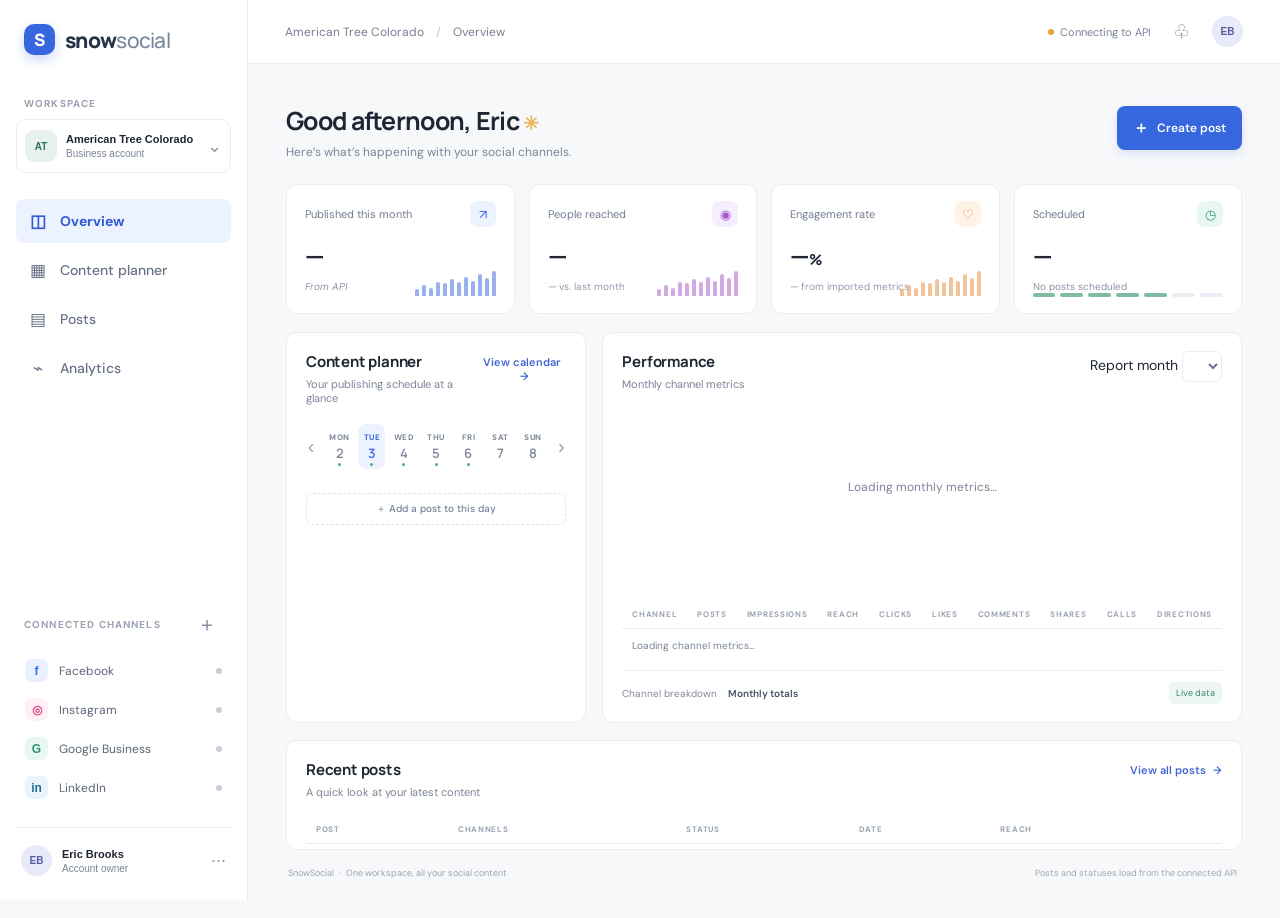
==== index.html @ 61d50032 "Group the report month control" ====
<!doctype html>
<html lang="en">
<head>
  <meta charset="utf-8">
  <meta name="viewport" content="width=device-width, initial-scale=1">
  <meta name="theme-color" content="#f7f8fa">
  <meta name="snowsocial-api-base" content="">
  <title>SnowSocial — Content Planner</title>
  <link rel="stylesheet" href="styles.css">
</head>
<body>
  <aside class="sidebar" aria-label="Main navigation">
    <a class="brand" href="#overview"><span class="brand-mark">S</span><span>snow<span class="brand-light">social</span></span></a>
    <div class="workspace-label">WORKSPACE</div>
    <button class="workspace"><span class="tree-avatar">AT</span><span class="workspace-copy"><b>American Tree Colorado</b><small>Business account</small></span><span class="chevron">⌄</span></button>
    <nav>
      <a class="nav-item active" href="#overview"><span>◫</span> Overview</a>
      <a class="nav-item" href="#planner"><span>▦</span> Content planner</a>
      <a class="nav-item" href="#posts"><span>▤</span> Posts</a>
      <a class="nav-item" href="#analytics"><span>⌁</span> Analytics</a>
    </nav>
    <div class="sidebar-bottom">
      <div class="channels-title">CONNECTED CHANNELS <button id="connectChannel" aria-label="Connect Facebook and Instagram">＋</button></div>
      <div class="channel-row" data-channel="facebook"><i class="channel-icon fb">f</i><span>Facebook</span><b class="connected-dot is-disconnected"></b></div>
      <div class="channel-row" data-channel="instagram"><i class="channel-icon ig">◎</i><span>Instagram</span><b class="connected-dot is-disconnected"></b></div>
      <div class="channel-row" data-channel="google_business"><i class="channel-icon gbp">G</i><span>Google Business</span><b class="connected-dot is-disconnected"></b></div>
      <div class="channel-row" data-channel="linkedin"><i class="channel-icon in">in</i><span>LinkedIn</span><b class="connected-dot is-disconnected"></b></div>
      <button class="profile"><span class="profile-avatar">EB</span><span><b>Eric Brooks</b><small>Account owner</small></span><span class="chevron">···</span></button>
    </div>
  </aside>

  <main class="main" id="overview">
    <header class="topbar"><div class="mobile-brand"><span class="brand-mark">S</span> snow<span class="brand-light">social</span></div><div class="breadcrumb">American Tree Colorado <span>/</span> Overview</div><div class="top-actions"><span class="connection-state"><i></i> Connecting to API</span><button class="icon-button" aria-label="Notifications">♧</button><button class="avatar-small">EB</button></div></header>
    <div class="page-wrap">
      <section class="welcome"><div><p class="eyebrow" id="todayLabel"></p><h1>Good afternoon, Eric <span>✳</span></h1><p class="muted">Here’s what’s happening with your social channels.</p></div><button class="primary-button" id="newPost"><span>＋</span> Create post</button></section>

      <section class="stats-grid" aria-label="This month's performance">
        <article class="stat-card"><div class="stat-top"><span>Published this month</span><span class="stat-icon blue">↗</span></div><strong id="publishedMetric">—</strong><small><em class="neutral">From API</em></small><div class="mini-bars bars-blue"><i></i><i></i><i></i><i></i><i></i><i></i><i></i><i></i><i></i><i></i><i></i><i></i></div></article>
        <article class="stat-card"><div class="stat-top"><span>People reached</span><span class="stat-icon purple">◉</span></div><strong id="reachMetric">—</strong><small><em class="neutral" id="reachChange">—</em> vs. last month</small><div class="mini-bars bars-purple"><i></i><i></i><i></i><i></i><i></i><i></i><i></i><i></i><i></i><i></i><i></i><i></i></div></article>
        <article class="stat-card"><div class="stat-top"><span>Engagement rate</span><span class="stat-icon orange">♡</span></div><strong><span id="engagementMetric">—</span><span class="percent">%</span></strong><small><em class="neutral" id="engagementChange">—</em> from imported metrics</small><div class="mini-bars bars-orange"><i></i><i></i><i></i><i></i><i></i><i></i><i></i><i></i><i></i><i></i><i></i><i></i></div></article>
        <article class="stat-card"><div class="stat-top"><span>Scheduled</span><span class="stat-icon green">◷</span></div><strong id="scheduledMetric">—</strong><small><span class="neutral" id="nextScheduled">No posts scheduled</span></small><div class="scheduled-progress"><span></span><span></span><span></span><span></span><span></span><span></span><span></span></div></article>
      </section>

      <section class="content-grid">
        <article class="panel planner-panel" id="planner"><div class="panel-heading"><div><h2>Content planner</h2><p class="muted">Your publishing schedule at a glance</p></div><button class="text-button" id="viewCalendar">View calendar <span>→</span></button></div>
          <div class="week-strip"><button aria-label="Previous week">‹</button><div class="day"><small>MON</small><b>2</b><i></i></div><div class="day selected"><small>TUE</small><b>3</b><i></i></div><div class="day"><small>WED</small><b>4</b><i></i></div><div class="day"><small>THU</small><b>5</b><i></i></div><div class="day"><small>FRI</small><b>6</b><i></i></div><div class="day"><small>SAT</small><b>7</b></div><div class="day"><small>SUN</small><b>8</b></div><button aria-label="Next week">›</button></div>
          <div id="agendaItems" aria-live="polite"></div>
          <button class="add-slot" id="addToCalendar">＋ Add a post to this day</button>
        </article>

        <article class="panel performance-panel" id="analytics">
          <div class="panel-heading">
            <div><h2>Performance</h2><p class="muted" id="analyticsEmpty">Monthly channel metrics</p></div>
            <div class="month-picker"><label class="month-picker-label" for="analyticsMonth">Report month</label>
              <select class="select-button" id="analyticsMonth" aria-label="Select report month"></select>
            </div>
          </div>
          <div class="chart-empty" id="chartEmpty" aria-live="polite">Loading monthly metrics…</div>
          <div class="table-wrap channel-metrics-wrap">
            <table class="channel-metrics-table">
              <thead><tr><th>CHANNEL</th><th>POSTS</th><th>IMPRESSIONS</th><th>REACH</th><th>CLICKS</th><th>LIKES</th><th>COMMENTS</th><th>SHARES</th><th>CALLS</th><th>DIRECTIONS</th></tr></thead>
              <tbody id="channelMetricsBody"><tr><td colspan="10" class="empty-row">Loading channel metrics…</td></tr></tbody>
            </table>
          </div>
          <div class="panel-footer"><span>Channel breakdown</span><b id="reportMonthLabel">Monthly totals</b><span class="reach-badge">Live data</span></div>
        </article>
      </section>

      <section class="panel recent-panel" id="posts"><div class="panel-heading"><div><h2>Recent posts</h2><p class="muted">A quick look at your latest content</p></div><button class="text-button" id="viewAllPosts">View all posts <span>→</span></button></div><div class="table-wrap"><table><thead><tr><th>POST</th><th>CHANNELS</th><th>STATUS</th><th>DATE</th><th>REACH</th><th></th></tr></thead><tbody id="postsTable"></tbody></table></div></section>
      <footer>SnowSocial <span>·</span> One workspace, all your social content <span class="demo-note">Posts and statuses load from the connected API</span></footer>
    </div>
  </main>

  <dialog id="composer"><form method="dialog" id="postForm"><div class="modal-head"><div><p class="eyebrow">CONTENT PLANNER</p><h2>Create a post</h2></div><button class="close-button" value="cancel" aria-label="Close">×</button></div><label for="caption">Post caption</label><textarea id="caption" required maxlength="5000" placeholder="What would you like to share with your community?"></textarea><div class="char-count"><span id="charCount">0</span>/5,000</div><label for="mediaUrl">Image URL (Instagram / Google Business)</label><input id="mediaUrl" class="media-url-input" type="url" maxlength="2048" placeholder="https://your-public-site.com/image.jpg" autocomplete="url"><p class="muted media-url-help">Required for Instagram. Google Business Profile can include an optional public HTTPS image URL.</p><label>Publish to</label><div class="channel-checks"><label><input type="checkbox" value="Facebook" checked> Facebook</label><label><input type="checkbox" value="Instagram" checked> Instagram</label><label><input type="checkbox" value="Google Business"> Google Business</label><label><input type="checkbox" value="LinkedIn"> LinkedIn</label></div><div class="schedule-fields"><div><label for="publishDate">Date</label><input id="publishDate" type="date" required></div><div><label for="publishTime">Time</label><input id="publishTime" type="time" value="09:00" required></div></div><div class="modal-note">Drafts and schedules are saved to the API. Instagram supports single-image posts from a public URL; Facebook and LinkedIn publishing are text-only.</div><div class="modal-actions"><button type="button" class="secondary-button" id="saveDraft">Save draft</button><button type="submit" class="primary-button">Schedule post</button></div></form></dialog>
  <div class="toast" id="toast" role="status"></div>
  <script src="app.js"></script>
</body>
</html>
---- styles.css ----
@import url('https://fonts.googleapis.com/css2?family=DM+Sans:wght@400;500;600;700&family=Manrope:wght@400;500;600;700;800&display=swap');
:root{--ink:#1e2533;--muted:#7a8496;--line:#e9edf2;--surface:#fff;--bg:#f7f8fa;--blue:#3767df;--green:#2b9a75;--sidebar:248px}*{box-sizing:border-box}body{margin:0;background:var(--bg);color:var(--ink);font-family:'DM Sans',sans-serif;font-size:14px}.sidebar{width:var(--sidebar);position:fixed;inset:0 auto 0 0;background:#fff;border-right:1px solid var(--line);padding:24px 16px;display:flex;flex-direction:column;z-index:3}.brand{font:800 21px Manrope,sans-serif;color:#263348;text-decoration:none;display:flex;align-items:center;gap:10px;padding:0 8px 42px;letter-spacing:-.7px}.brand-light{font-weight:500;color:#79859a}.brand-mark{width:31px;height:31px;border-radius:10px;background:#3767df;color:#fff;display:inline-grid;place-items:center;font:800 17px Manrope;box-shadow:0 5px 12px #3767df40}.workspace-label,.channels-title{font-size:10px;letter-spacing:1.15px;font-weight:700;color:#99a2b1;padding:0 8px 9px}.workspace{border:1px solid var(--line);background:#fff;border-radius:10px;display:flex;align-items:center;width:100%;text-align:left;padding:10px 8px;gap:9px;color:var(--ink);cursor:pointer}.tree-avatar{width:32px;height:32px;border-radius:9px;background:#e7f2ed;color:#2c765b;display:grid;place-items:center;font-size:10px;font-weight:700}.workspace-copy,.profile span:nth-child(2){display:flex;flex-direction:column;gap:3px;flex:1;min-width:0}.workspace-copy b,.profile b{font-size:11px;white-space:nowrap}.workspace-copy small,.profile small{font-size:10px;color:var(--muted)}.chevron{color:#929baa;font-size:18px}nav{margin-top:26px;display:grid;gap:5px}.nav-item{display:flex;align-items:center;gap:13px;padding:11px 12px;border-radius:8px;text-decoration:none;color:#677286;font-weight:500}.nav-item>span{font-size:17px;width:19px;text-align:center}.nav-item.active{background:#edf2ff;color:#315bd0;font-weight:700}.sidebar-bottom{margin-top:auto}.channels-title{display:flex;align-items:center;justify-content:space-between;padding-bottom:12px}.channels-title button{border:0;background:none;font-size:20px;color:#778398;cursor:pointer}.channel-row{display:flex;align-items:center;gap:11px;padding:8px 9px;color:#5c6677;font-size:12px}.channel-icon{font-style:normal;display:inline-grid;place-items:center;width:23px;height:23px;border-radius:7px;font:700 12px Arial}.fb{background:#eaf0ff;color:#2872dc}.ig{background:#fff0f5;color:#d64d8c}.gbp{background:#eaf7f0;color:#29936e}.in{background:#eaf3fb;color:#286c9c}.connected-dot{margin-left:auto;width:6px;height:6px;border-radius:100%;background:#32b786}.profile{border:0;border-top:1px solid var(--line);background:#fff;margin-top:20px;padding:17px 5px 0;display:flex;align-items:center;gap:10px;text-align:left;width:100%;color:var(--ink)}.profile-avatar,.avatar-small{width:31px;height:31px;border-radius:50%;background:#e8eafa;color:#555c9f;display:grid;place-items:center;font-size:10px;font-weight:700}.main{margin-left:var(--sidebar)}.topbar{height:64px;background:#fff;border-bottom:1px solid var(--line);display:flex;align-items:center;padding:0 37px;justify-content:space-between}.breadcrumb{font-size:12px;color:#747f91}.breadcrumb span{padding:0 9px;color:#c1c7d0}.top-actions{display:flex;align-items:center;gap:16px}.connection-state{font-size:11px;color:#788397;display:flex;align-items:center;gap:6px}.connection-state i{width:6px;height:6px;background:#e6a340;border-radius:50%}.icon-button{border:0;background:none;color:#7d8797;font-size:19px}.avatar-small{border:0}.mobile-brand{display:none}.page-wrap{max-width:1400px;padding:31px 38px 22px;margin:0 auto}.welcome{display:flex;justify-content:space-between;align-items:center;margin-bottom:24px}.eyebrow{color:#8793a5;font-size:10px;letter-spacing:1.25px;font-weight:700;margin:0 0 8px}.welcome h1{font:700 25px Manrope,sans-serif;margin:0 0 6px;letter-spacing:-.7px}.welcome h1 span{font-size:19px;color:#eab758}.muted{color:var(--muted);font-size:12px;margin:0}.primary-button{border:0;background:var(--blue);color:#fff;padding:11px 16px;border-radius:8px;font:600 12px 'DM Sans';cursor:pointer;box-shadow:0 4px 10px #3767df25}.primary-button:hover{background:#2e59ca}.primary-button span{font-size:16px;margin-right:5px;vertical-align:-1px}.stats-grid{display:grid;grid-template-columns:repeat(4,minmax(0,1fr));gap:14px;margin-bottom:18px}.stat-card,.panel{background:#fff;border:1px solid var(--line);border-radius:11px}.stat-card{padding:16px 18px 13px;position:relative;overflow:hidden;min-height:130px}.stat-top{display:flex;justify-content:space-between;align-items:center;color:#717d90;font-size:11px}.stat-icon{width:26px;height:26px;display:grid;place-items:center;border-radius:8px;font-size:13px}.blue{background:#edf2ff;color:#3767df}.purple{background:#f6edff;color:#a156cc}.orange{background:#fff3e8;color:#df8a3c}.green{background:#e9f7f1;color:#309a73}.stat-card>strong{display:block;font:700 25px Manrope,sans-serif;margin:11px 0 3px;letter-spacing:-.6px}.percent{font-size:15px}.stat-card>small{font-size:10px;color:#929bac}.positive{font-style:normal;color:#2d9d75;font-weight:700;margin-right:3px}.neutral{color:#8993a4}.mini-bars{position:absolute;right:18px;bottom:17px;display:flex;align-items:end;gap:3px;height:25px;opacity:.7}.mini-bars i{width:4px;border-radius:3px 3px 0 0;background:currentColor}.mini-bars i:nth-child(1){height:28%}.mini-bars i:nth-child(2){height:43%}.mini-bars i:nth-child(3){height:33%}.mini-bars i:nth-child(4){height:58%}.mini-bars i:nth-child(5){height:51%}.mini-bars i:nth-child(6){height:69%}.mini-bars i:nth-child(7){height:55%}.mini-bars i:nth-child(8){height:77%}.mini-bars i:nth-child(9){height:62%}.mini-bars i:nth-child(10){height:89%}.mini-bars i:nth-child(11){height:73%}.mini-bars i:nth-child(12){height:100%}.bars-blue{color:#6e91e6}.bars-purple{color:#bf85d3}.bars-orange{color:#edaa6d}.scheduled-progress{position:absolute;left:18px;right:18px;bottom:16px;display:flex;gap:5px}.scheduled-progress span{height:4px;border-radius:4px;background:#e9edf4;flex:1}.scheduled-progress span:nth-child(-n+5){background:#7fbba3}.content-grid{display:grid;grid-template-columns:1.07fr .93fr;gap:16px;margin-bottom:17px}.panel{padding:18px 19px}.panel-heading{display:flex;justify-content:space-between;align-items:flex-start}.panel h2{font:700 15px Manrope;margin:0 0 5px;letter-spacing:-.2px}.panel-heading .muted{font-size:11px}.text-button{border:0;background:none;color:#4168d1;font:600 11px 'DM Sans';padding:4px 0;cursor:pointer}.text-button span{padding-left:4px}.week-strip{display:grid;grid-template-columns:20px repeat(7,1fr) 20px;align-items:center;gap:5px;margin:19px -5px 13px}.week-strip>button{border:0;background:none;color:#9ba4b1;font-size:20px;cursor:pointer}.day{height:45px;display:flex;align-items:center;justify-content:center;flex-direction:column;gap:2px;border-radius:8px;position:relative;color:#7c8797}.day small{font-size:8px;font-weight:700;letter-spacing:.5px}.day b{font:600 13px Manrope}.day.selected{background:#edf2ff;color:#3767df}.day i{width:3px;height:3px;border-radius:50%;background:#55a789;position:absolute;bottom:3px}.agenda-label{border-top:1px solid var(--line);padding:12px 0 7px;font-size:9px;letter-spacing:.7px;color:#7d8899;font-weight:700}.agenda-label span{float:right;font-weight:500;letter-spacing:0}.agenda-item{display:flex;align-items:center;gap:9px;padding:9px 0;border-bottom:1px solid #f1f2f5}.agenda-item time{width:54px;color:#8c96a6;font-size:9px;white-space:nowrap}.post-thumb{width:33px;height:33px;flex:0 0 auto;border-radius:7px;display:grid;place-items:center;font-size:16px;background:linear-gradient(145deg,#d9eadf,#f1e4cf)}.thumb-2{background:linear-gradient(145deg,#f5d2a6,#e7905b)}.thumb-3{background:linear-gradient(145deg,#d8ecd8,#aecfaf)}.post-copy{min-width:0;flex:1;display:flex;flex-direction:column;gap:5px}.post-copy b{font-size:10px;white-space:nowrap;overflow:hidden;text-overflow:ellipsis}.post-copy small{font-size:9px;color:#8a95a5;display:flex;align-items:center;gap:4px}.tiny{width:16px;height:16px;border-radius:5px;font-size:9px;vertical-align:middle;margin-right:2px}.status-pill{font-size:9px;border-radius:20px;padding:5px 8px;white-space:nowrap}.scheduled{background:#eef3ff;color:#4e70cd}.published{background:#ebf7f1;color:#368f70}.more-button{border:0;background:none;color:#9ca5b2;font-size:15px;letter-spacing:1px;cursor:pointer}.add-slot{width:100%;border:1px dashed #dce2ea;background:none;border-radius:7px;padding:8px;color:#738198;font:500 10px 'DM Sans';margin-top:11px;cursor:pointer}.add-slot:hover{border-color:#8da6eb;color:#4168d1}.performance-panel{min-height:338px}.select-button{background:#fff;border:1px solid var(--line);border-radius:6px;padding:7px 9px;color:#697588;font:500 10px 'DM Sans'}.chart-legend{display:flex;gap:15px;margin:18px 0 5px 29px;color:#7f8998;font-size:9px}.chart-legend span{display:flex;align-items:center;gap:5px}.chart-legend i{width:7px;height:7px;border-radius:50%}.legend-facebook{background:#3767df}.legend-instagram{background:#b65cc9}.legend-google{background:#36a883}.chart-area{height:193px;display:flex;gap:8px}.y-labels{display:flex;flex-direction:column;justify-content:space-between;padding:9px 0 28px;color:#a0a8b4;font-size:9px}.chart{position:relative;flex:1;margin-top:8px}.gridline{height:1px;background:#eff1f5;position:absolute;left:0;right:0}.gridline:nth-child(1){top:0}.gridline:nth-child(2){top:33%}.gridline:nth-child(3){top:66%}.gridline:nth-child(4){top:100%}.chart svg{width:100%;height:calc(100% - 26px);position:absolute;inset:0 0 auto}.x-labels{position:absolute;bottom:0;left:0;right:0;display:flex;justify-content:space-between;color:#a0a8b4;font-size:8px}.panel-footer{border-top:1px solid var(--line);margin-top:8px;padding-top:11px;display:flex;align-items:center;gap:11px;font-size:10px;color:#818b9a}.panel-footer b{color:#465267;font-weight:600}.reach-badge{margin-left:auto;background:#eef6f2;color:#358868;border-radius:5px;padding:5px 7px;font-size:9px}.recent-panel{padding-bottom:5px}.table-wrap{overflow:auto}table{width:100%;border-collapse:collapse;margin-top:16px;white-space:nowrap}th{text-align:left;color:#9aa3b1;font-size:8px;letter-spacing:.7px;font-weight:700;padding:9px 10px;border-bottom:1px solid var(--line)}td{padding:10px;border-bottom:1px solid #f0f2f5;color:#788395;font-size:10px}tbody tr:last-child td{border:0}.table-post{display:flex;align-items:center;gap:9px}.table-post b{color:#465164;font-size:10px;font-weight:600}.table-post .post-thumb{width:30px;height:30px}footer{color:#9aa3b1;font-size:9px;padding:17px 2px}footer>span{padding:0 3px}.demo-note{float:right;color:#a0a8b4}dialog{border:0;border-radius:14px;padding:0;width:min(500px,calc(100% - 30px));box-shadow:0 25px 80px #1e253344;color:var(--ink)}dialog::backdrop{background:#17203375;backdrop-filter:blur(2px)}#postForm{padding:23px}.modal-head{display:flex;justify-content:space-between;align-items:start;margin-bottom:20px}.modal-head h2{font:700 20px Manrope;margin:0}.close-button{border:0;background:#f2f4f7;border-radius:7px;font-size:20px;width:29px;height:29px;color:#758094;cursor:pointer}#postForm>label,.schedule-fields label{display:block;font-size:11px;font-weight:700;margin:14px 0 7px;color:#4d596c}textarea{width:100%;min-height:110px;resize:vertical;border:1px solid #dfe4eb;border-radius:8px;padding:11px;font:12px 'DM Sans';outline:none}textarea:focus,input:focus{border-color:#7392e5;box-shadow:0 0 0 3px #3767df18}.char-count{text-align:right;font-size:9px;color:#9aa3b0;margin-top:4px}.channel-checks{display:grid;grid-template-columns:1fr 1fr;gap:8px}.channel-checks label{border:1px solid var(--line);border-radius:7px;padding:9px;font-size:10px;color:#626f82;display:flex;align-items:center;gap:7px}.channel-checks input{accent-color:#3767df}.schedule-fields{display:grid;grid-template-columns:1fr 1fr;gap:12px}.schedule-fields input{width:100%;border:1px solid #dfe4eb;border-radius:7px;padding:9px;font:11px 'DM Sans'}.modal-note{background:#f6f8fb;border-radius:7px;padding:9px;color:#7b8798;font-size:9px;margin-top:17px;line-height:1.5}.modal-actions{display:flex;justify-content:flex-end;gap:9px;margin-top:17px}.secondary-button{border:1px solid #dfe4eb;background:#fff;border-radius:8px;padding:10px 14px;color:#657186;font:600 11px 'DM Sans';cursor:pointer}.toast{position:fixed;bottom:24px;right:24px;background:#243047;color:#fff;border-radius:8px;padding:12px 16px;font-size:11px;opacity:0;transform:translateY(8px);transition:.2s;pointer-events:none;z-index:10}.toast.show{opacity:1;transform:translateY(0)}
@media(max-width:1050px){:root{--sidebar:215px}.page-wrap{padding:27px 24px}.topbar{padding:0 24px}.stats-grid{grid-template-columns:repeat(2,1fr)}.content-grid{grid-template-columns:1fr}.performance-panel{min-height:330px}}
@media(max-width:680px){.sidebar{display:none}.main{margin:0}.topbar{height:56px;padding:0 16px}.mobile-brand{display:flex;align-items:center;gap:7px;font:800 15px Manrope;letter-spacing:-.4px}.mobile-brand .brand-mark{width:25px;height:25px;font-size:14px}.breadcrumb{display:none}.top-actions{gap:10px}.connection-state{font-size:0}.connection-state i{width:8px;height:8px}.page-wrap{padding:22px 15px}.welcome{align-items:flex-start;gap:12px}.welcome h1{font-size:20px}.welcome .muted{max-width:210px;font-size:11px}.welcome .primary-button{white-space:nowrap;padding:10px 11px;font-size:10px}.stats-grid{gap:9px}.stat-card{padding:13px;min-height:119px}.stat-top{font-size:10px}.stat-card>strong{font-size:22px}.mini-bars{right:12px;bottom:13px;gap:2px}.mini-bars i{width:3px}.scheduled-progress{left:13px;right:13px;bottom:14px}.panel{padding:15px 13px}.week-strip{gap:2px}.week-strip>button{font-size:17px}.day{height:42px}.agenda-item{gap:6px}.agenda-item time{width:46px;font-size:8px}.post-copy b{max-width:145px;font-size:9px}.status-pill{font-size:8px;padding:5px 6px}.more-button{padding:0 2px}.chart-legend{margin-left:22px;gap:10px}.recent-panel{padding-left:12px;padding-right:12px}table{min-width:600px}.demo-note{display:block;float:none;margin-top:5px}footer{line-height:1.6}}
.connected-dot.is-disconnected{background:#c8ced8}.connection-state.is-connected i{background:#32b786}.connection-state.is-error i{background:#df6b6b}.status-pill.failed{background:#fff0f0;color:#b74747}.negative{color:#c55050}.chart-empty{min-height:193px;display:grid;place-items:center;padding:24px;text-align:center;color:#7a8496;font-size:12px;line-height:1.6}.media-url-input{width:100%;border:1px solid #dfe4eb;border-radius:7px;padding:9px;font:11px 'DM Sans'}.media-url-help{margin:6px 0 0;font-size:10px}.modal-actions button:disabled{opacity:.55;cursor:wait}
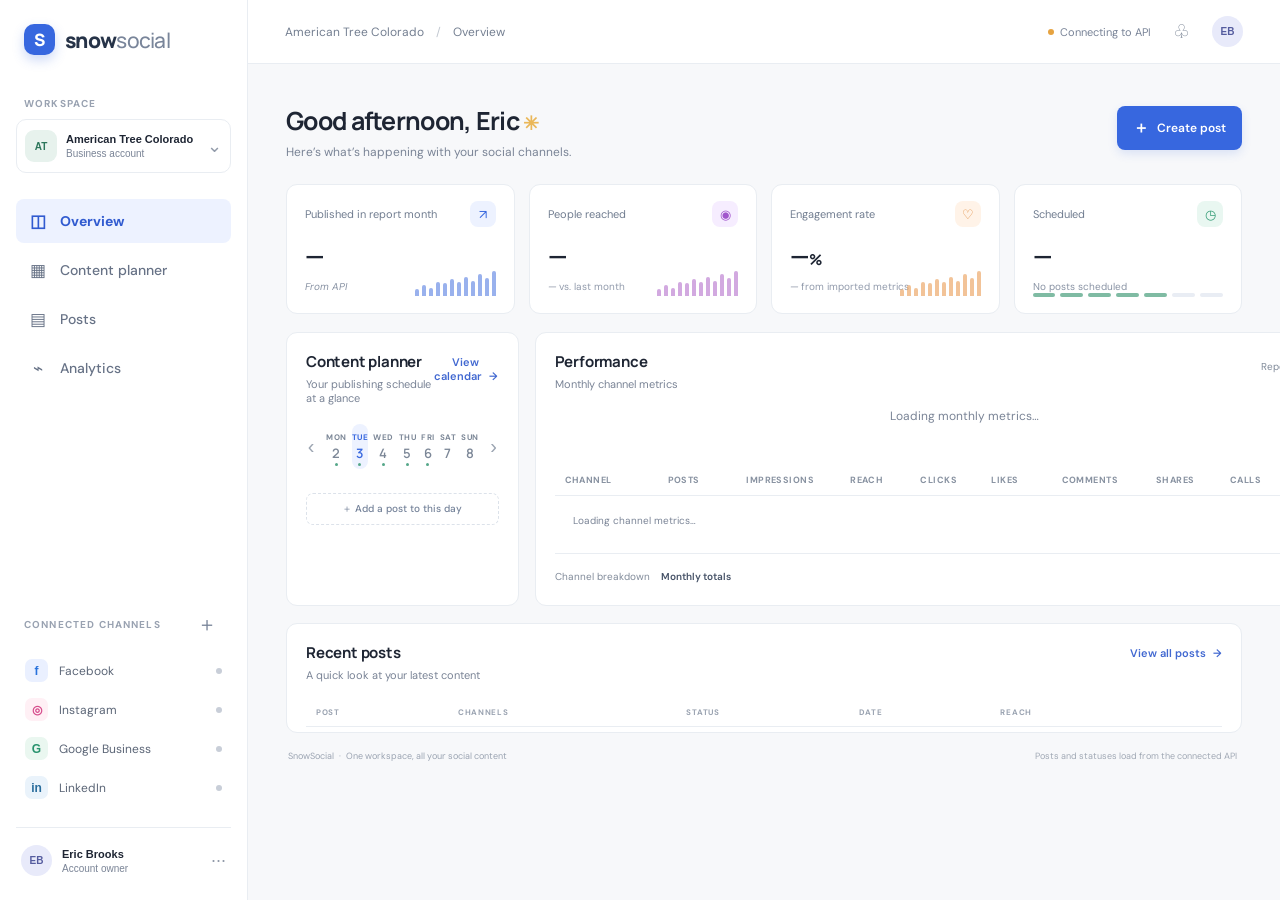
==== commit 712d3f18: "Align summary card with selected report month" ====
--- a/index.html
+++ b/index.html
@@ -35,7 +35,7 @@
       <section class="welcome"><div><p class="eyebrow" id="todayLabel"></p><h1>Good afternoon, Eric <span>✳</span></h1><p class="muted">Here’s what’s happening with your social channels.</p></div><button class="primary-button" id="newPost"><span>＋</span> Create post</button></section>
 
       <section class="stats-grid" aria-label="This month's performance">
-        <article class="stat-card"><div class="stat-top"><span>Published this month</span><span class="stat-icon blue">↗</span></div><strong id="publishedMetric">—</strong><small><em class="neutral">From API</em></small><div class="mini-bars bars-blue"><i></i><i></i><i></i><i></i><i></i><i></i><i></i><i></i><i></i><i></i><i></i><i></i></div></article>
+        <article class="stat-card"><div class="stat-top"><span>Published in report month</span><span class="stat-icon blue">↗</span></div><strong id="publishedMetric">—</strong><small><em class="neutral">From API</em></small><div class="mini-bars bars-blue"><i></i><i></i><i></i><i></i><i></i><i></i><i></i><i></i><i></i><i></i><i></i><i></i></div></article>
         <article class="stat-card"><div class="stat-top"><span>People reached</span><span class="stat-icon purple">◉</span></div><strong id="reachMetric">—</strong><small><em class="neutral" id="reachChange">—</em> vs. last month</small><div class="mini-bars bars-purple"><i></i><i></i><i></i><i></i><i></i><i></i><i></i><i></i><i></i><i></i><i></i><i></i></div></article>
         <article class="stat-card"><div class="stat-top"><span>Engagement rate</span><span class="stat-icon orange">♡</span></div><strong><span id="engagementMetric">—</span><span class="percent">%</span></strong><small><em class="neutral" id="engagementChange">—</em> from imported metrics</small><div class="mini-bars bars-orange"><i></i><i></i><i></i><i></i><i></i><i></i><i></i><i></i><i></i><i></i><i></i><i></i></div></article>
         <article class="stat-card"><div class="stat-top"><span>Scheduled</span><span class="stat-icon green">◷</span></div><strong id="scheduledMetric">—</strong><small><span class="neutral" id="nextScheduled">No posts scheduled</span></small><div class="scheduled-progress"><span></span><span></span><span></span><span></span><span></span><span></span><span></span></div></article>
--- a/styles.css
+++ b/styles.css
@@ -3,3 +3,19 @@
 @media(max-width:1050px){:root{--sidebar:215px}.page-wrap{padding:27px 24px}.topbar{padding:0 24px}.stats-grid{grid-template-columns:repeat(2,1fr)}.content-grid{grid-template-columns:1fr}.performance-panel{min-height:330px}}
 @media(max-width:680px){.sidebar{display:none}.main{margin:0}.topbar{height:56px;padding:0 16px}.mobile-brand{display:flex;align-items:center;gap:7px;font:800 15px Manrope;letter-spacing:-.4px}.mobile-brand .brand-mark{width:25px;height:25px;font-size:14px}.breadcrumb{display:none}.top-actions{gap:10px}.connection-state{font-size:0}.connection-state i{width:8px;height:8px}.page-wrap{padding:22px 15px}.welcome{align-items:flex-start;gap:12px}.welcome h1{font-size:20px}.welcome .muted{max-width:210px;font-size:11px}.welcome .primary-button{white-space:nowrap;padding:10px 11px;font-size:10px}.stats-grid{gap:9px}.stat-card{padding:13px;min-height:119px}.stat-top{font-size:10px}.stat-card>strong{font-size:22px}.mini-bars{right:12px;bottom:13px;gap:2px}.mini-bars i{width:3px}.scheduled-progress{left:13px;right:13px;bottom:14px}.panel{padding:15px 13px}.week-strip{gap:2px}.week-strip>button{font-size:17px}.day{height:42px}.agenda-item{gap:6px}.agenda-item time{width:46px;font-size:8px}.post-copy b{max-width:145px;font-size:9px}.status-pill{font-size:8px;padding:5px 6px}.more-button{padding:0 2px}.chart-legend{margin-left:22px;gap:10px}.recent-panel{padding-left:12px;padding-right:12px}table{min-width:600px}.demo-note{display:block;float:none;margin-top:5px}footer{line-height:1.6}}
 .connected-dot.is-disconnected{background:#c8ced8}.connection-state.is-connected i{background:#32b786}.connection-state.is-error i{background:#df6b6b}.status-pill.failed{background:#fff0f0;color:#b74747}.negative{color:#c55050}.chart-empty{min-height:193px;display:grid;place-items:center;padding:24px;text-align:center;color:#7a8496;font-size:12px;line-height:1.6}.media-url-input{width:100%;border:1px solid #dfe4eb;border-radius:7px;padding:9px;font:11px 'DM Sans'}.media-url-help{margin:6px 0 0;font-size:10px}.modal-actions button:disabled{opacity:.55;cursor:wait}
+
+
+/* Monthly report controls and responsive channel breakdown */
+.performance-panel{min-height:auto}
+.performance-panel .chart-empty{min-height:52px;padding:14px 18px}
+.month-picker{display:flex;align-items:center;gap:8px}
+.month-picker-label{font-size:10px;color:#818b9a;white-space:nowrap}
+.channel-metrics-wrap{margin-top:6px}
+.channel-metrics-table{width:100%;min-width:820px;border-collapse:collapse;font-size:10px}
+.channel-metrics-table th{padding:9px 10px;text-align:right;color:#8892a1;font-size:9px;letter-spacing:.45px;white-space:nowrap;border-bottom:1px solid var(--line)}
+.channel-metrics-table td{padding:10px;text-align:right;color:#566174;white-space:nowrap;border-bottom:1px solid #eef0f3}
+.channel-metrics-table th:first-child,.channel-metrics-table td:first-child{text-align:left}
+.channel-metrics-table tbody tr:last-child td{border-bottom:0}
+.channel-metrics-table .channel-name{font-weight:600;color:#303b4f}
+.channel-metrics-table .empty-row{text-align:center;color:#7a8496;padding:18px}
+@media(max-width:620px){.month-picker{gap:5px}.month-picker-label{display:none}.channel-metrics-table{min-width:760px}}
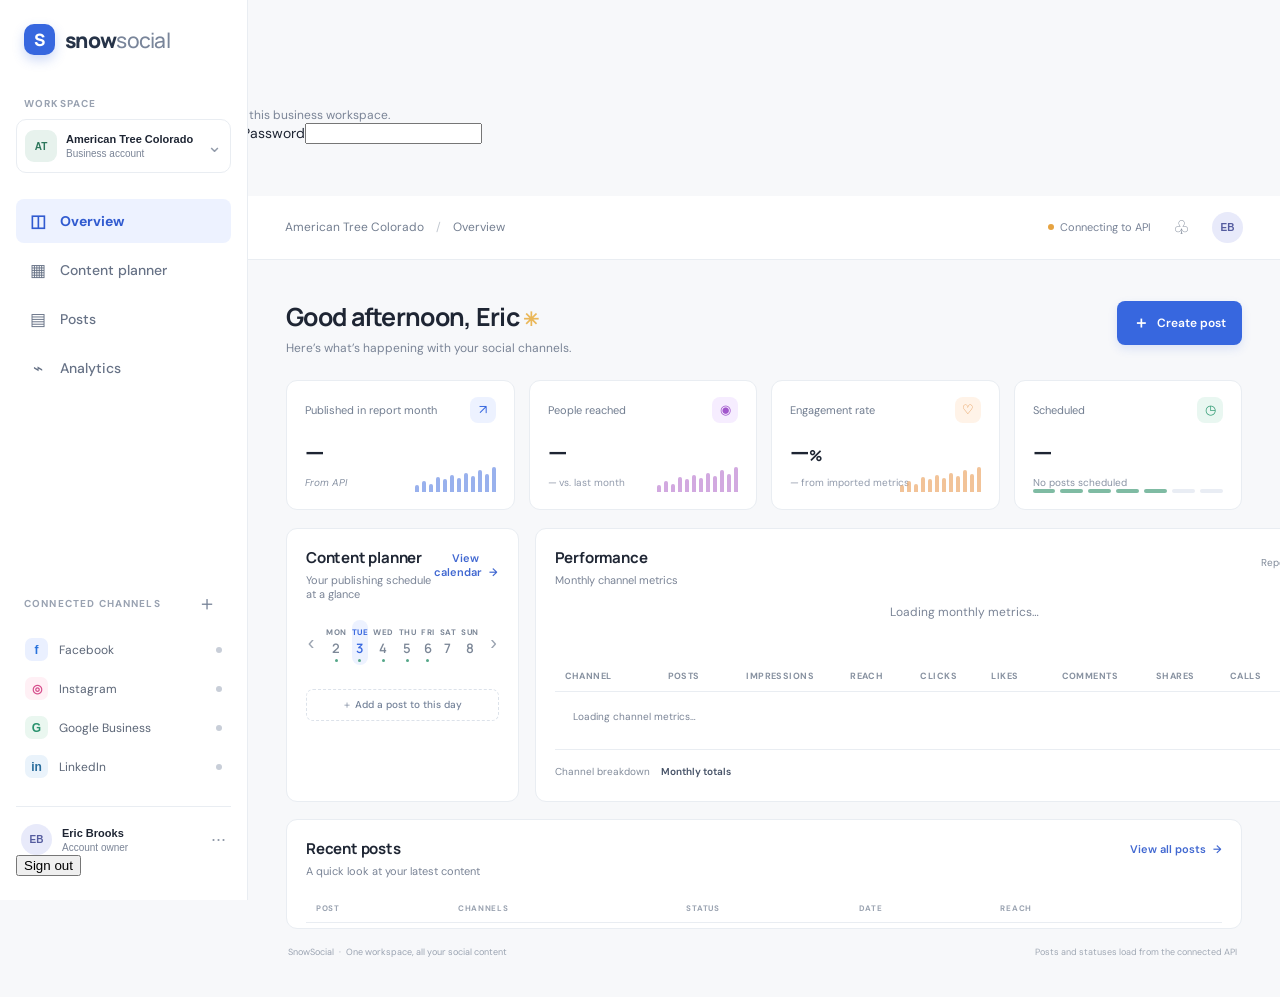
==== commit 7d75656d: "Add single-admin authentication" ====
--- a/index.html
+++ b/index.html
@@ -8,7 +8,8 @@
   <title>SnowSocial — Content Planner</title>
   <link rel="stylesheet" href="styles.css">
 </head>
-<body>
+<body class="auth-pending">
+  <section class="auth-screen" id="authScreen" aria-labelledby="authTitle"><form class="auth-card" id="loginForm"><div class="brand-mark">S</div><p class="eyebrow">SNOWSOCIAL WORKSPACE</p><h1 id="authTitle">Sign in</h1><p class="muted">Use your administrator credentials to open this business workspace.</p><label for="loginUsername">Username</label><input id="loginUsername" name="username" autocomplete="username" required maxlength="128"><label for="loginPassword">Password</label><input id="loginPassword" name="password" type="password" autocomplete="current-password" required maxlength="1024"><p class="auth-error" id="loginError" role="alert"></p><button class="primary-button" type="submit">Sign in</button></form></section>
   <aside class="sidebar" aria-label="Main navigation">
     <a class="brand" href="#overview"><span class="brand-mark">S</span><span>snow<span class="brand-light">social</span></span></a>
     <div class="workspace-label">WORKSPACE</div>
@@ -26,6 +27,7 @@
       <div class="channel-row" data-channel="google_business"><i class="channel-icon gbp">G</i><span>Google Business</span><b class="connected-dot is-disconnected"></b></div>
       <div class="channel-row" data-channel="linkedin"><i class="channel-icon in">in</i><span>LinkedIn</span><b class="connected-dot is-disconnected"></b></div>
       <button class="profile"><span class="profile-avatar">EB</span><span><b>Eric Brooks</b><small>Account owner</small></span><span class="chevron">···</span></button>
+      <button class="signout-button" id="logoutButton" type="button">Sign out</button>
     </div>
   </aside>
 
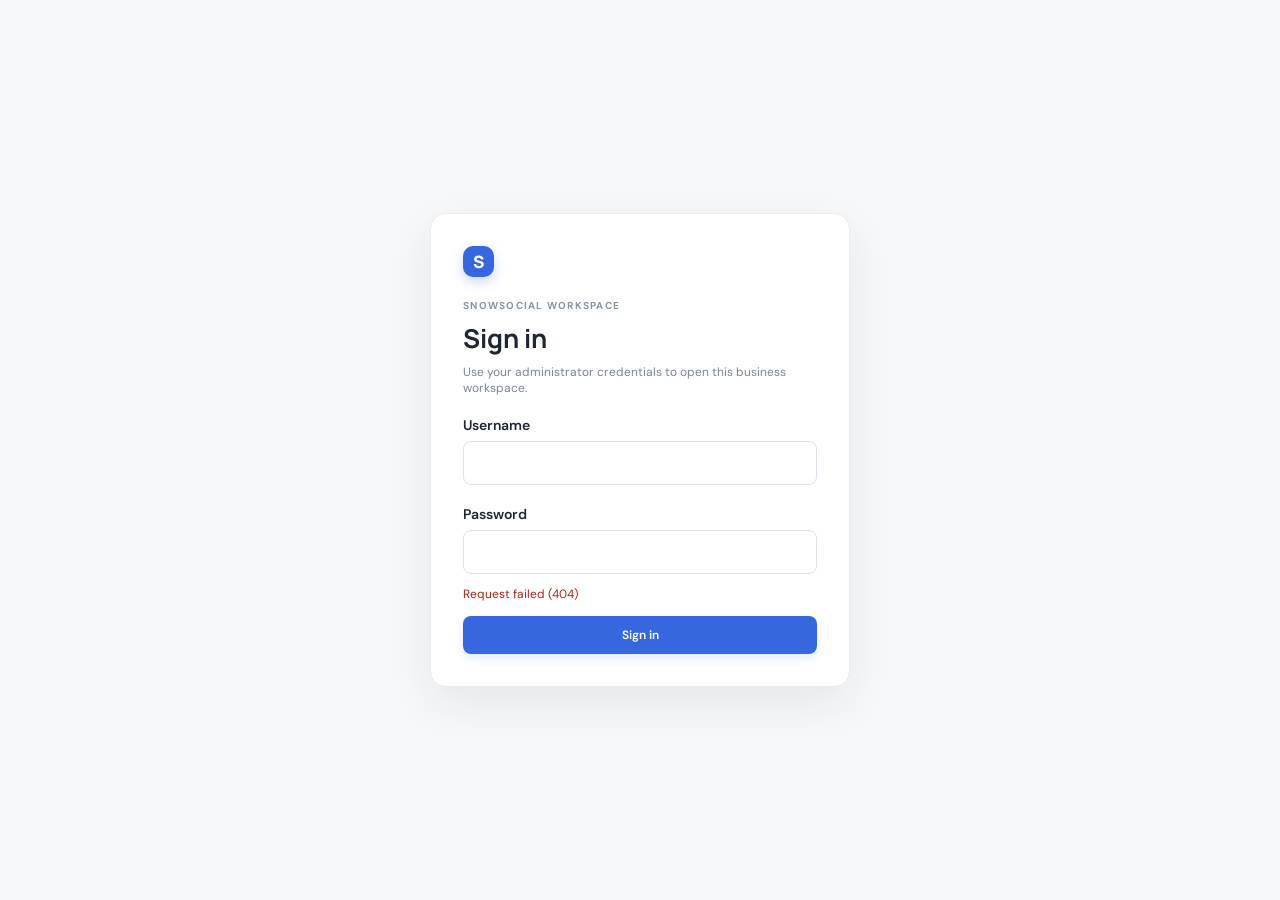
==== commit c3e01185: "Add X account publishing" ====
--- a/index.html
+++ b/index.html
@@ -24,8 +24,9 @@
       <div class="channels-title">CONNECTED CHANNELS <button id="connectChannel" aria-label="Connect Facebook and Instagram">＋</button></div>
       <div class="channel-row" data-channel="facebook"><i class="channel-icon fb">f</i><span>Facebook</span><b class="connected-dot is-disconnected"></b></div>
       <div class="channel-row" data-channel="instagram"><i class="channel-icon ig">◎</i><span>Instagram</span><b class="connected-dot is-disconnected"></b></div>
-      <div class="channel-row" data-channel="google_business"><i class="channel-icon gbp">G</i><span>Google Business</span><b class="connected-dot is-disconnected"></b></div>
-      <div class="channel-row" data-channel="linkedin"><i class="channel-icon in">in</i><span>LinkedIn</span><b class="connected-dot is-disconnected"></b></div>
+      <div class="channel-row" data-channel="google_business"><i class="channel-icon gbp">G</i><span>Google Business</span><button type="button" id="connectGoogle" class="connect-small">Connect</button><b class="connected-dot is-disconnected"></b></div>
+      <div class="channel-row" data-channel="linkedin"><i class="channel-icon in">in</i><span>LinkedIn</span><button type="button" id="connectLinkedIn" class="connect-small">Connect</button><b class="connected-dot is-disconnected"></b></div>
+      <div class="channel-row" data-channel="x"><i class="channel-icon x">X</i><span>X</span><button type="button" id="connectX" class="connect-small">Connect</button><b class="connected-dot is-disconnected"></b></div>
       <button class="profile"><span class="profile-avatar">EB</span><span><b>Eric Brooks</b><small>Account owner</small></span><span class="chevron">···</span></button>
       <button class="signout-button" id="logoutButton" type="button">Sign out</button>
     </div>
@@ -73,7 +74,7 @@
     </div>
   </main>
 
-  <dialog id="composer"><form method="dialog" id="postForm"><div class="modal-head"><div><p class="eyebrow">CONTENT PLANNER</p><h2>Create a post</h2></div><button class="close-button" value="cancel" aria-label="Close">×</button></div><label for="caption">Post caption</label><textarea id="caption" required maxlength="5000" placeholder="What would you like to share with your community?"></textarea><div class="char-count"><span id="charCount">0</span>/5,000</div><label for="mediaUrl">Image URL (Instagram / Google Business)</label><input id="mediaUrl" class="media-url-input" type="url" maxlength="2048" placeholder="https://your-public-site.com/image.jpg" autocomplete="url"><p class="muted media-url-help">Required for Instagram. Google Business Profile can include an optional public HTTPS image URL.</p><label>Publish to</label><div class="channel-checks"><label><input type="checkbox" value="Facebook" checked> Facebook</label><label><input type="checkbox" value="Instagram" checked> Instagram</label><label><input type="checkbox" value="Google Business"> Google Business</label><label><input type="checkbox" value="LinkedIn"> LinkedIn</label></div><div class="schedule-fields"><div><label for="publishDate">Date</label><input id="publishDate" type="date" required></div><div><label for="publishTime">Time</label><input id="publishTime" type="time" value="09:00" required></div></div><div class="modal-note">Drafts and schedules are saved to the API. Instagram supports single-image posts from a public URL; Facebook and LinkedIn publishing are text-only.</div><div class="modal-actions"><button type="button" class="secondary-button" id="saveDraft">Save draft</button><button type="submit" class="primary-button">Schedule post</button></div></form></dialog>
+  <dialog id="composer"><form method="dialog" id="postForm"><div class="modal-head"><div><p class="eyebrow">CONTENT PLANNER</p><h2>Create a post</h2></div><button class="close-button" value="cancel" aria-label="Close">×</button></div><label for="caption">Post caption</label><textarea id="caption" required maxlength="5000" placeholder="What would you like to share with your community?"></textarea><div class="char-count"><span id="charCount">0</span>/5,000</div><label for="mediaUrl">Image URL (Instagram / Google Business)</label><input id="mediaUrl" class="media-url-input" type="url" maxlength="2048" placeholder="https://your-public-site.com/image.jpg" autocomplete="url"><p class="muted media-url-help">Required for Instagram. Google Business Profile can include an optional public HTTPS image URL.</p><label>Publish to</label><div class="channel-checks"><label><input type="checkbox" value="Facebook" checked> Facebook</label><label><input type="checkbox" value="Instagram" checked> Instagram</label><label><input type="checkbox" value="Google Business"> Google Business</label><label><input type="checkbox" value="LinkedIn"> LinkedIn</label><label><input type="checkbox" value="X"> X</label></div><div class="schedule-fields"><div><label for="publishDate">Date</label><input id="publishDate" type="date" required></div><div><label for="publishTime">Time</label><input id="publishTime" type="time" value="09:00" required></div></div><div class="modal-note">Drafts and schedules are saved to the API. Instagram supports single-image posts from a public URL; Facebook, LinkedIn, and X publishing are text-only.</div><div class="modal-actions"><button type="button" class="secondary-button" id="saveDraft">Save draft</button><button type="submit" class="primary-button">Schedule post</button></div></form></dialog>
   <div class="toast" id="toast" role="status"></div>
   <script src="app.js"></script>
 </body>
--- a/styles.css
+++ b/styles.css
@@ -19,3 +19,5 @@
 .channel-metrics-table .channel-name{font-weight:600;color:#303b4f}
 .channel-metrics-table .empty-row{text-align:center;color:#7a8496;padding:18px}
 @media(max-width:620px){.month-picker{gap:5px}.month-picker-label{display:none}.channel-metrics-table{min-width:760px}}
+
+.auth-screen{display:none;position:fixed;inset:0;z-index:20;background:#f7f8fa;align-items:center;justify-content:center;padding:24px}.auth-pending .auth-screen{display:flex}.auth-pending .sidebar,.auth-pending .main{visibility:hidden}.auth-card{width:min(100%,420px);background:#fff;border:1px solid var(--line);border-radius:16px;padding:32px;box-shadow:0 16px 48px #1e253315}.auth-card .brand-mark{margin-bottom:22px}.auth-card h1{font:700 26px Manrope,sans-serif;margin:0 0 8px}.auth-card label{display:block;font-weight:600;margin:20px 0 7px}.auth-card input{width:100%;padding:12px;border:1px solid #dce2ea;border-radius:8px;font:inherit}.auth-card .primary-button{width:100%;margin-top:12px}.auth-error{color:#b42318;min-height:18px;margin:12px 0 0;font-size:12px}.signout-button{margin-top:8px;border:0;background:transparent;color:#697386;text-align:left;padding:8px 5px;cursor:pointer;font:inherit;font-size:12px}
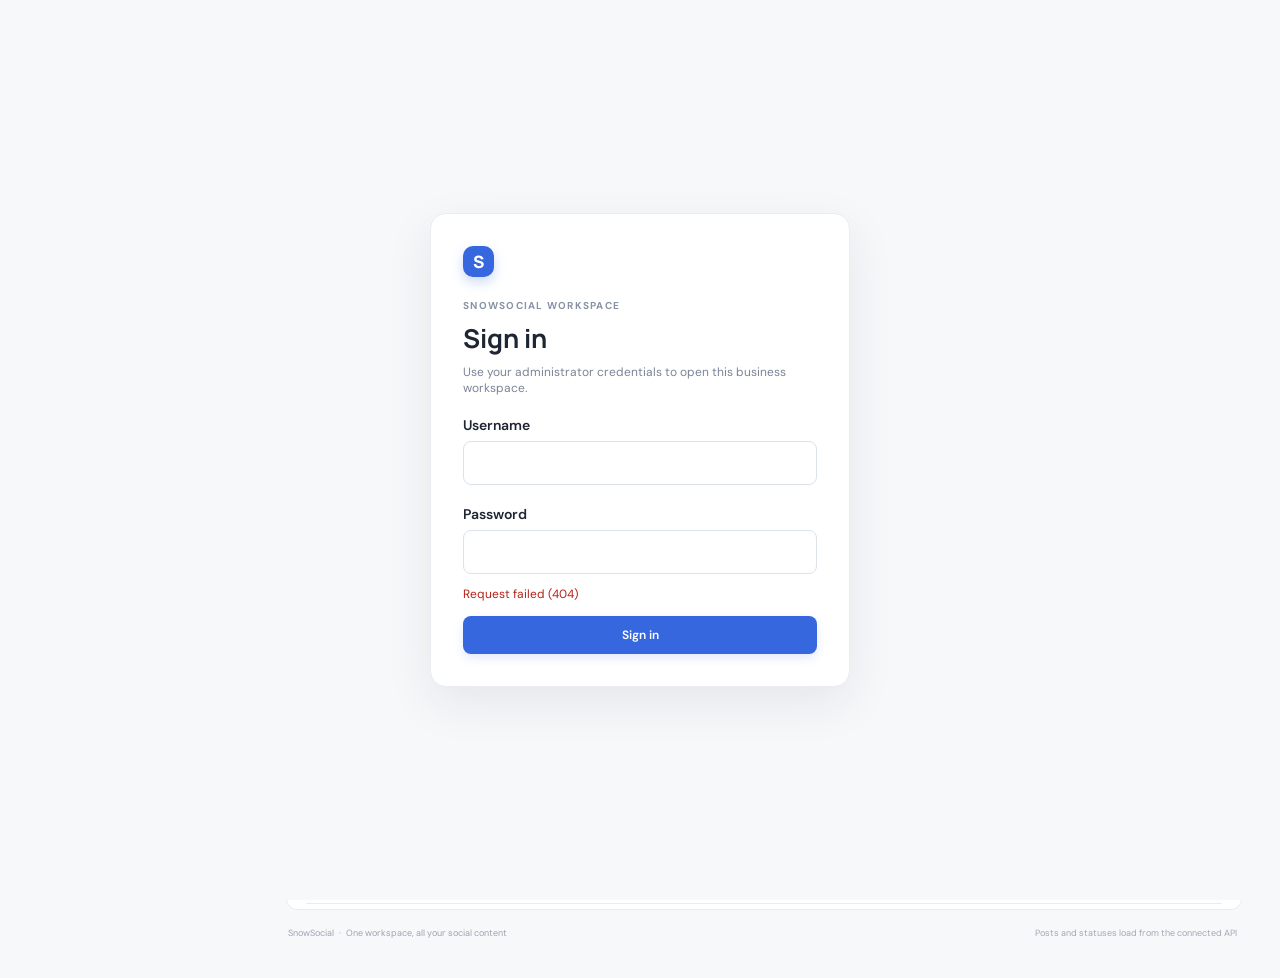
==== commit 44aece9e: "Add post-level monthly performance report" ====
--- a/index.html
+++ b/index.html
@@ -56,6 +56,7 @@
             <div><h2>Performance</h2><p class="muted" id="analyticsEmpty">Monthly channel metrics</p></div>
             <div class="month-picker"><label class="month-picker-label" for="analyticsMonth">Report month</label>
               <select class="select-button" id="analyticsMonth" aria-label="Select report month"></select>
+              <button class="secondary-button export-button" type="button" id="exportMonthlyCsv" disabled>Export CSV</button>
             </div>
           </div>
           <div class="chart-empty" id="chartEmpty" aria-live="polite">Loading monthly metrics…</div>
@@ -64,6 +65,15 @@
               <thead><tr><th>CHANNEL</th><th>POSTS</th><th>IMPRESSIONS</th><th>REACH</th><th>CLICKS</th><th>LIKES</th><th>COMMENTS</th><th>SHARES</th><th>CALLS</th><th>DIRECTIONS</th></tr></thead>
               <tbody id="channelMetricsBody"><tr><td colspan="10" class="empty-row">Loading channel metrics…</td></tr></tbody>
             </table>
+          </div>
+          <div class="post-performance">
+            <div class="post-performance-heading"><h3>Post performance</h3><p>Posts ranked by impressions; metrics may be blank when a platform has not reported them.</p></div>
+            <div class="table-wrap">
+              <table class="post-performance-table">
+                <thead><tr><th>CHANNEL</th><th>POST</th><th>PUBLISHED</th><th>IMPRESSIONS</th><th>REACH</th><th>CLICKS</th><th>LIKES</th><th>COMMENTS</th><th>SHARES</th></tr></thead>
+                <tbody id="monthlyPostsBody"><tr><td colspan="9" class="empty-row">Loading post metrics…</td></tr></tbody>
+              </table>
+            </div>
           </div>
           <div class="panel-footer"><span>Channel breakdown</span><b id="reportMonthLabel">Monthly totals</b><span class="reach-badge">Live data</span></div>
         </article>
--- a/styles.css
+++ b/styles.css
@@ -21,3 +21,8 @@
 @media(max-width:620px){.month-picker{gap:5px}.month-picker-label{display:none}.channel-metrics-table{min-width:760px}}
 
 .auth-screen{display:none;position:fixed;inset:0;z-index:20;background:#f7f8fa;align-items:center;justify-content:center;padding:24px}.auth-pending .auth-screen{display:flex}.auth-pending .sidebar,.auth-pending .main{visibility:hidden}.auth-card{width:min(100%,420px);background:#fff;border:1px solid var(--line);border-radius:16px;padding:32px;box-shadow:0 16px 48px #1e253315}.auth-card .brand-mark{margin-bottom:22px}.auth-card h1{font:700 26px Manrope,sans-serif;margin:0 0 8px}.auth-card label{display:block;font-weight:600;margin:20px 0 7px}.auth-card input{width:100%;padding:12px;border:1px solid #dce2ea;border-radius:8px;font:inherit}.auth-card .primary-button{width:100%;margin-top:12px}.auth-error{color:#b42318;min-height:18px;margin:12px 0 0;font-size:12px}.signout-button{margin-top:8px;border:0;background:transparent;color:#697386;text-align:left;padding:8px 5px;cursor:pointer;font:inherit;font-size:12px}
+
+.channel-icon.x{background:#f0f1f2;color:#111}.connect-small{border:0;background:transparent;color:#3767df;font:600 10px 'DM Sans',sans-serif;padding:3px 4px;cursor:pointer}.channel-row .connect-small{margin-left:auto}.channel-row .connect-small[hidden]{display:none}.channel-row .connected-dot{flex:none}.channel-row:has(.connect-small) .connected-dot{margin-left:0}
+
+.export-button{padding:7px 9px;font-size:10px;white-space:nowrap}
+.export-button:disabled{opacity:.5;cursor:not-allowed}
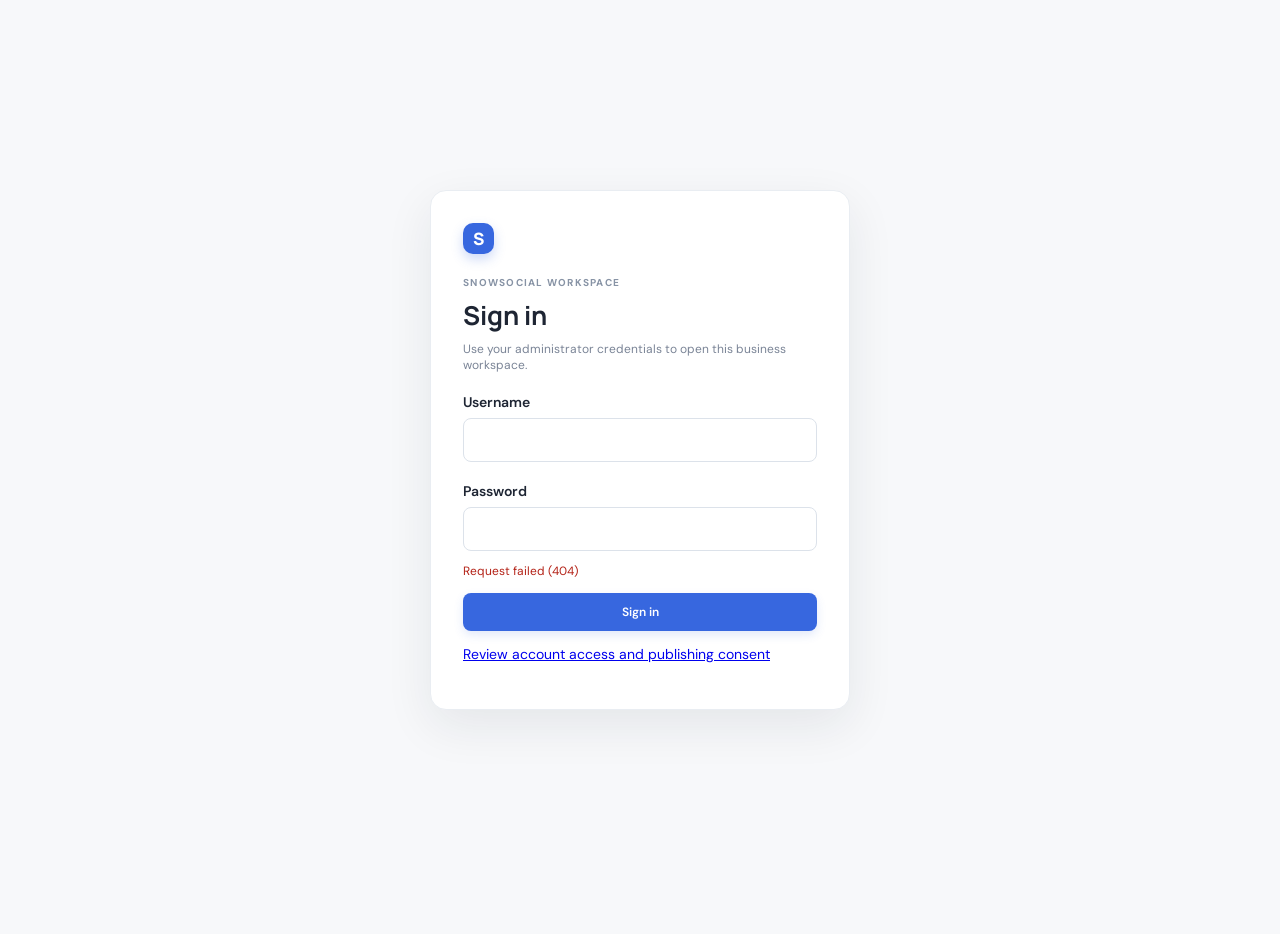
==== commit 86412b3b: "Add SnowSocial account consent page" ====
--- a/index.html
+++ b/index.html
@@ -9,7 +9,7 @@
   <link rel="stylesheet" href="styles.css">
 </head>
 <body class="auth-pending">
-  <section class="auth-screen" id="authScreen" aria-labelledby="authTitle"><form class="auth-card" id="loginForm"><div class="brand-mark">S</div><p class="eyebrow">SNOWSOCIAL WORKSPACE</p><h1 id="authTitle">Sign in</h1><p class="muted">Use your administrator credentials to open this business workspace.</p><label for="loginUsername">Username</label><input id="loginUsername" name="username" autocomplete="username" required maxlength="128"><label for="loginPassword">Password</label><input id="loginPassword" name="password" type="password" autocomplete="current-password" required maxlength="1024"><p class="auth-error" id="loginError" role="alert"></p><button class="primary-button" type="submit">Sign in</button></form></section>
+  <section class="auth-screen" id="authScreen" aria-labelledby="authTitle"><form class="auth-card" id="loginForm"><div class="brand-mark">S</div><p class="eyebrow">SNOWSOCIAL WORKSPACE</p><h1 id="authTitle">Sign in</h1><p class="muted">Use your administrator credentials to open this business workspace.</p><label for="loginUsername">Username</label><input id="loginUsername" name="username" autocomplete="username" required maxlength="128"><label for="loginPassword">Password</label><input id="loginPassword" name="password" type="password" autocomplete="current-password" required maxlength="1024"><p class="auth-error" id="loginError" role="alert"></p><button class="primary-button" type="submit">Sign in</button><p class="auth-consent-link"><a href="consent.html">Review account access and publishing consent</a></p></form></section>
   <aside class="sidebar" aria-label="Main navigation">
     <a class="brand" href="#overview"><span class="brand-mark">S</span><span>snow<span class="brand-light">social</span></span></a>
     <div class="workspace-label">WORKSPACE</div>
--- a/styles.css
+++ b/styles.css
@@ -26,3 +26,11 @@
 
 .export-button{padding:7px 9px;font-size:10px;white-space:nowrap}
 .export-button:disabled{opacity:.5;cursor:not-allowed}
+
+.post-performance{margin-top:18px}
+.post-performance-heading{display:flex;align-items:baseline;justify-content:space-between;gap:12px;margin-bottom:8px}
+.post-performance-heading h3{margin:0;font:600 12px 'DM Sans';color:var(--ink)}
+.post-performance-heading p{margin:0;color:var(--muted);font-size:10px}
+.post-performance-table{min-width:780px}
+.post-caption-cell{max-width:300px;overflow:hidden;text-overflow:ellipsis;white-space:nowrap}
+@media(max-width:700px){.post-performance-heading{align-items:flex-start;flex-direction:column;gap:4px}}
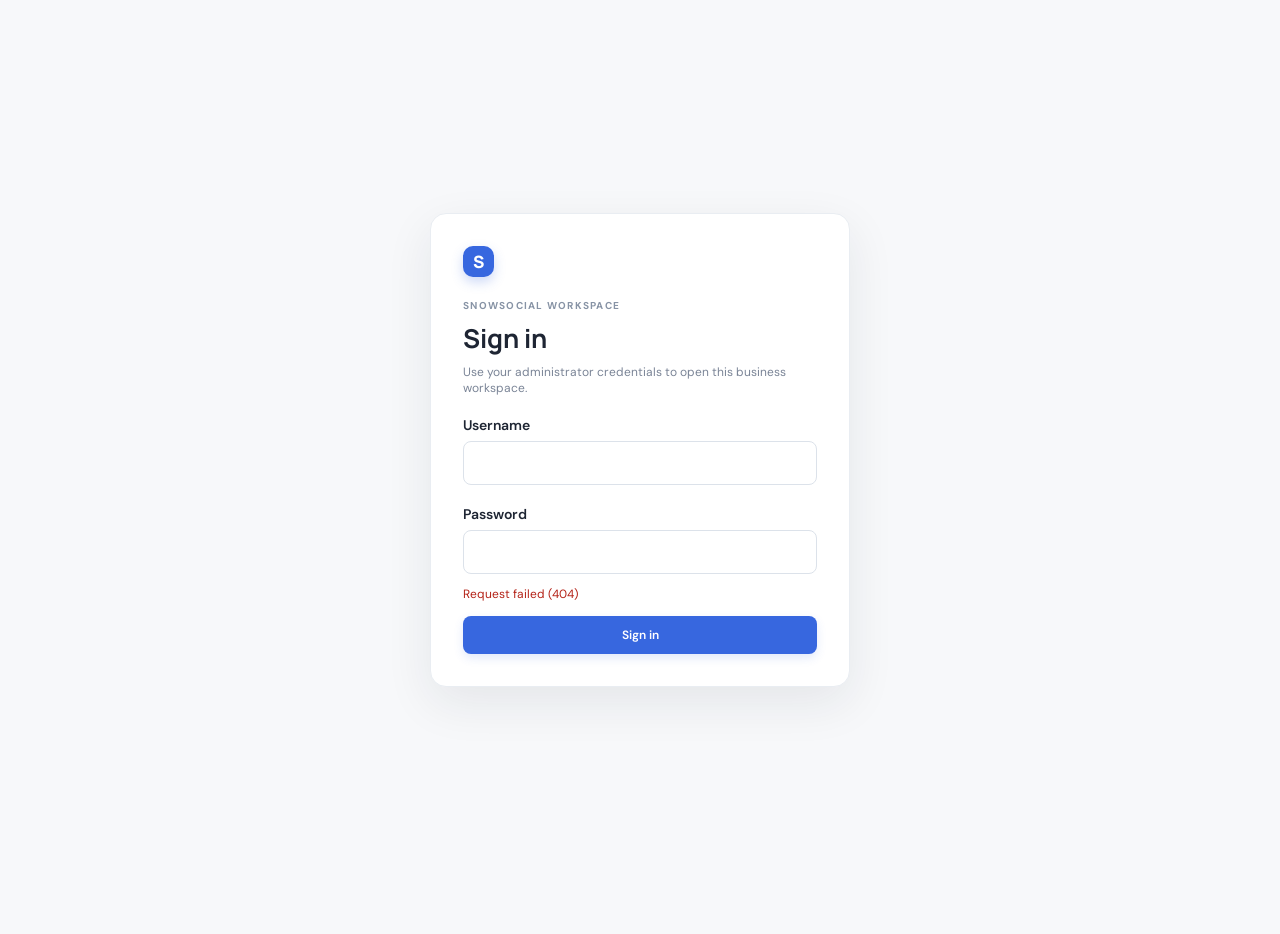
==== commit e13e1955: "Default frontend URLs to port 8000, secure cookies on, drop consent link Moves the OAuth frontend UR" ====
--- a/index.html
+++ b/index.html
@@ -9,7 +9,7 @@
   <link rel="stylesheet" href="styles.css">
 </head>
 <body class="auth-pending">
-  <section class="auth-screen" id="authScreen" aria-labelledby="authTitle"><form class="auth-card" id="loginForm"><div class="brand-mark">S</div><p class="eyebrow">SNOWSOCIAL WORKSPACE</p><h1 id="authTitle">Sign in</h1><p class="muted">Use your administrator credentials to open this business workspace.</p><label for="loginUsername">Username</label><input id="loginUsername" name="username" autocomplete="username" required maxlength="128"><label for="loginPassword">Password</label><input id="loginPassword" name="password" type="password" autocomplete="current-password" required maxlength="1024"><p class="auth-error" id="loginError" role="alert"></p><button class="primary-button" type="submit">Sign in</button><p class="auth-consent-link"><a href="consent.html">Review account access and publishing consent</a></p></form></section>
+  <section class="auth-screen" id="authScreen" aria-labelledby="authTitle"><form class="auth-card" id="loginForm"><div class="brand-mark">S</div><p class="eyebrow">SNOWSOCIAL WORKSPACE</p><h1 id="authTitle">Sign in</h1><p class="muted">Use your administrator credentials to open this business workspace.</p><label for="loginUsername">Username</label><input id="loginUsername" name="username" autocomplete="username" required maxlength="128"><label for="loginPassword">Password</label><input id="loginPassword" name="password" type="password" autocomplete="current-password" required maxlength="1024"><p class="auth-error" id="loginError" role="alert"></p><button class="primary-button" type="submit">Sign in</button></form></section>
   <aside class="sidebar" aria-label="Main navigation">
     <a class="brand" href="#overview"><span class="brand-mark">S</span><span>snow<span class="brand-light">social</span></span></a>
     <div class="workspace-label">WORKSPACE</div>
